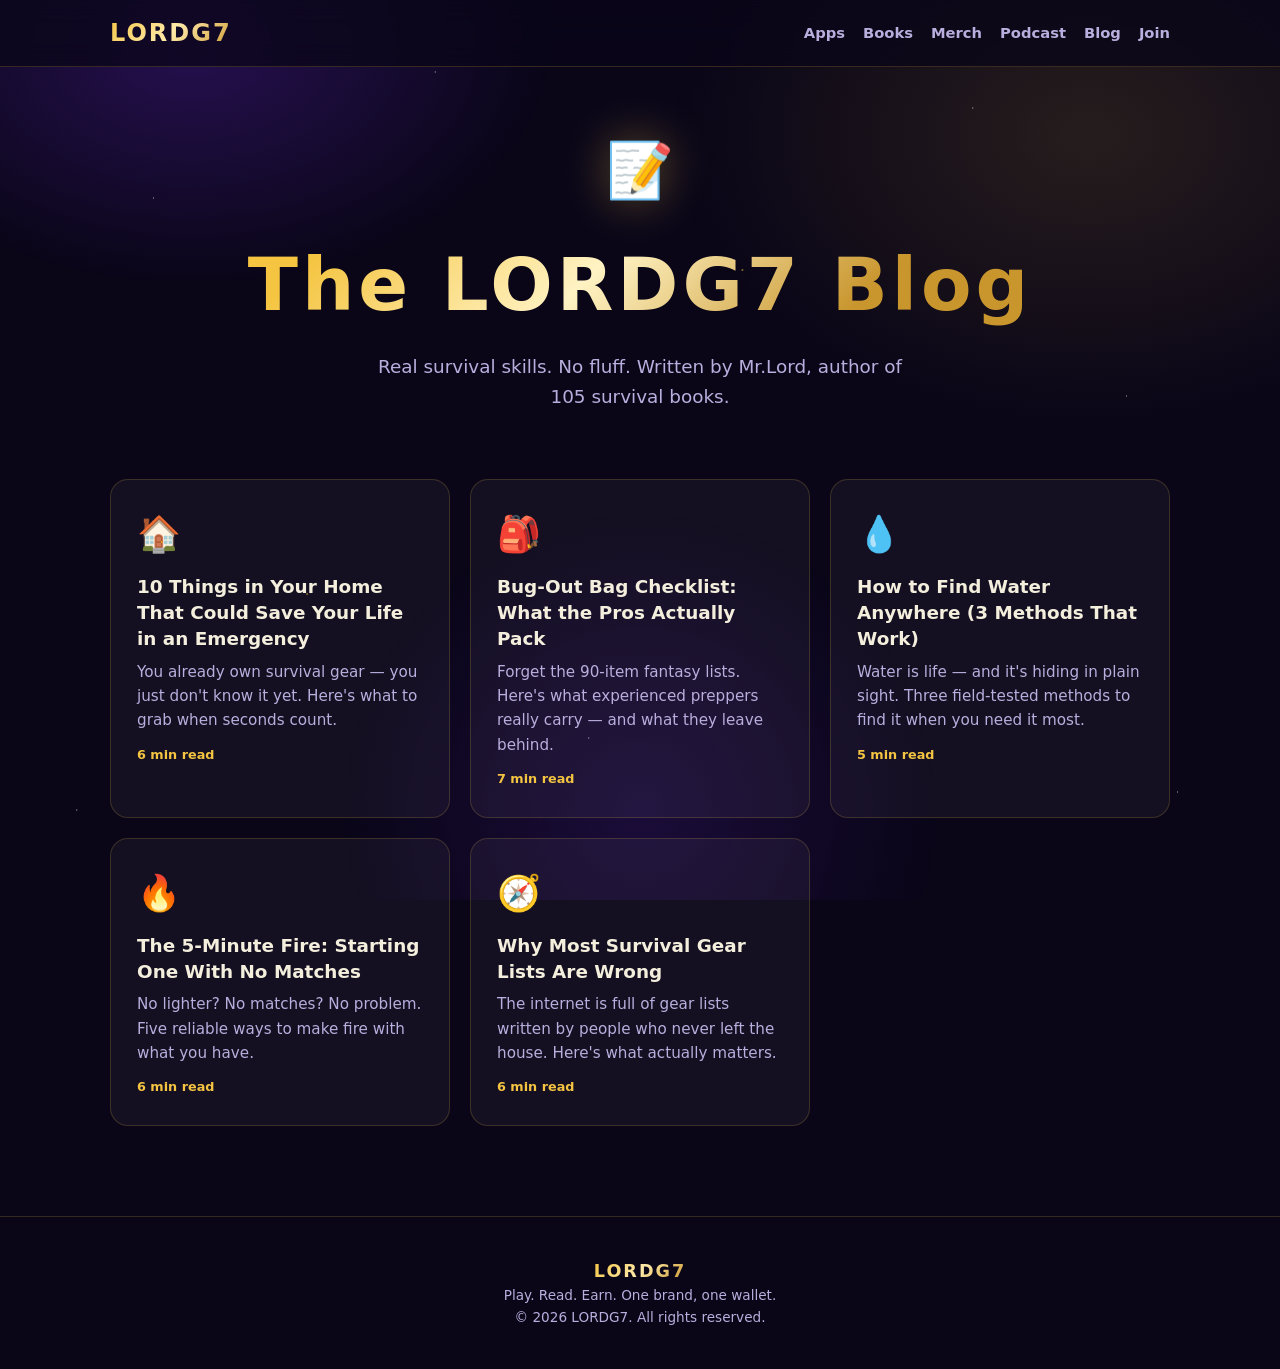
==== blog/index.html @ 18774992 "Add blog section: 5 SEO articles + AdSense placeholders" ====
<!DOCTYPE html>
<html lang="en">
<head>
<meta charset="UTF-8">
<meta name="viewport" content="width=device-width, initial-scale=1.0">
<title>LORDG7 Blog — Survival Skills, Gear & Readiness</title>
<meta name="description" content="Real survival skills from the LORDG7 team: emergency prep, bug-out bags, water, fire, and gear that actually works. By Mr.Lord, author of 105 survival books.">
<meta name="theme-color" content="#2a0a5e">
<link rel="icon" type="image/png" sizes="192x192" href="../icon-192.png">
<link rel="stylesheet" href="../styles.css">
</head>
<body>
<div class="stars"></div>

<nav>
  <div class="wrap">
    <a class="brand" href="../">LORDG7</a>
    <div class="navlinks">
      <a href="../#apps">Apps</a>
      <a href="../#books">Books</a>
      <a href="../#merch">Merch</a>
      <a href="../#podcast">Podcast</a>
      <a href="./">Blog</a>
      <a href="../#newsletter">Join</a>
    </div>
  </div>
</nav>

<!-- ADSENSE PLACEHOLDER — Top leaderboard ad slot.
     When AdSense is approved, replace the comment below with your ad unit,
     e.g.:
     <script async src="https://pagead2.googlesyndication.com/pagead/js/adsbygoogle.js?client=YOUR-PUBLISHER-ID" crossorigin="anonymous"></script>
     <ins class="adsbygoogle" style="display:block" data-ad-client="YOUR-PUBLISHER-ID" data-ad-slot="YOUR-AD-SLOT" data-ad-format="auto" data-full-width-responsive="true"></ins>
     <script>(adsbygoogle = window.adsbygoogle || []).push({});</script>
-->

<header class="hero blog-hero">
  <div class="wrap">
    <div class="crown">📝</div>
    <h1>The LORDG7 Blog</h1>
    <p class="tag">Real survival skills. No fluff. Written by Mr.Lord, author of 105 survival books.</p>
  </div>
</header>

<main class="wrap">
  <div class="blog-grid">
    <a class="blog-card" href="10-home-items-emergency.html">
      <span class="blog-emoji">🏠</span>
      <h2>10 Things in Your Home That Could Save Your Life in an Emergency</h2>
      <p>You already own survival gear — you just don't know it yet. Here's what to grab when seconds count.</p>
      <span class="blog-meta">6 min read</span>
    </a>
    <a class="blog-card" href="bug-out-bag-checklist.html">
      <span class="blog-emoji">🎒</span>
      <h2>Bug-Out Bag Checklist: What the Pros Actually Pack</h2>
      <p>Forget the 90-item fantasy lists. Here's what experienced preppers really carry — and what they leave behind.</p>
      <span class="blog-meta">7 min read</span>
    </a>
    <a class="blog-card" href="find-water-anywhere.html">
      <span class="blog-emoji">💧</span>
      <h2>How to Find Water Anywhere (3 Methods That Work)</h2>
      <p>Water is life — and it's hiding in plain sight. Three field-tested methods to find it when you need it most.</p>
      <span class="blog-meta">5 min read</span>
    </a>
    <a class="blog-card" href="five-minute-fire.html">
      <span class="blog-emoji">🔥</span>
      <h2>The 5-Minute Fire: Starting One With No Matches</h2>
      <p>No lighter? No matches? No problem. Five reliable ways to make fire with what you have.</p>
      <span class="blog-meta">6 min read</span>
    </a>
    <a class="blog-card" href="survival-gear-lists-wrong.html">
      <span class="blog-emoji">🧭</span>
      <h2>Why Most Survival Gear Lists Are Wrong</h2>
      <p>The internet is full of gear lists written by people who never left the house. Here's what actually matters.</p>
      <span class="blog-meta">6 min read</span>
    </a>
  </div>
</main>

<!-- ADSENSE PLACEHOLDER — Bottom of page ad slot (same activation note as top). -->

<footer>
  <div class="wrap">
    <a class="brand" href="../">LORDG7</a>
    <p>Play. Read. Earn. One brand, one wallet.<br>© 2026 LORDG7. All rights reserved.</p>
  </div>
</footer>

</body>
</html>
---- styles.css ----
/* LORDG7 Hub — gold + cosmic purple premium theme */
:root {
  --gold: #f5c542;
  --gold-deep: #c9962e;
  --gold-glow: rgba(245, 197, 66, .35);
  --purple: #7b2ff7;
  --purple-deep: #2a0a5e;
  --bg: #0a0618;
  --bg2: #140b2e;
  --card: rgba(255, 255, 255, .045);
  --card-border: rgba(245, 197, 66, .18);
  --text: #f4eedd;
  --muted: #b9aedd;
  --radius: 18px;
}
* { margin: 0; padding: 0; box-sizing: border-box; }
html { scroll-behavior: smooth; }
body {
  font-family: 'Segoe UI', system-ui, -apple-system, sans-serif;
  background: var(--bg);
  color: var(--text);
  line-height: 1.6;
  overflow-x: hidden;
}
body::before {
  content: '';
  position: fixed;
  inset: 0;
  background:
    radial-gradient(600px 400px at 15% 5%, rgba(123, 47, 247, .25), transparent 60%),
    radial-gradient(700px 500px at 85% 15%, rgba(245, 197, 66, .12), transparent 60%),
    radial-gradient(500px 500px at 50% 90%, rgba(123, 47, 247, .15), transparent 60%);
  pointer-events: none;
  z-index: 0;
}
.stars {
  position: fixed; inset: 0; z-index: 0; pointer-events: none;
  background-image:
    radial-gradient(1px 1px at 12% 22%, #fff, transparent),
    radial-gradient(1px 1px at 34% 8%, #fff, transparent),
    radial-gradient(1.5px 1.5px at 58% 30%, var(--gold), transparent),
    radial-gradient(1px 1px at 76% 12%, #fff, transparent),
    radial-gradient(1px 1px at 88% 44%, #fff, transparent),
    radial-gradient(1.5px 1.5px at 24% 66%, var(--gold), transparent),
    radial-gradient(1px 1px at 46% 82%, #fff, transparent),
    radial-gradient(1px 1px at 68% 74%, #fff, transparent),
    radial-gradient(1px 1px at 92% 88%, #fff, transparent),
    radial-gradient(1px 1px at 6% 90%, #fff, transparent);
  opacity: .7;
}
.wrap { max-width: 1100px; margin: 0 auto; padding: 0 20px; position: relative; z-index: 1; }

/* Nav */
nav {
  position: sticky; top: 0; z-index: 10;
  backdrop-filter: blur(14px);
  background: rgba(10, 6, 24, .75);
  border-bottom: 1px solid var(--card-border);
}
nav .wrap { display: flex; align-items: center; justify-content: space-between; padding: 14px 20px; }
.brand {
  font-size: 1.5rem; font-weight: 800; letter-spacing: 2px;
  background: linear-gradient(135deg, var(--gold), #ffe9a8, var(--gold-deep));
  -webkit-background-clip: text; background-clip: text; color: transparent;
  text-decoration: none;
}
.navlinks { display: flex; gap: 18px; }
.navlinks a { color: var(--muted); text-decoration: none; font-size: .92rem; font-weight: 600; }
.navlinks a:hover { color: var(--gold); }
@media (max-width: 640px) { .navlinks { display: none; } }

/* Hero */
.hero { text-align: center; padding: 90px 20px 60px; }
.hero .crown { font-size: 3.4rem; filter: drop-shadow(0 0 24px var(--gold-glow)); }
.hero h1 {
  font-size: clamp(2.6rem, 8vw, 4.6rem); font-weight: 900; letter-spacing: 4px;
  background: linear-gradient(135deg, var(--gold) 20%, #fff3c4 45%, var(--gold-deep) 70%);
  -webkit-background-clip: text; background-clip: text; color: transparent;
  margin: 12px 0 8px;
}
.hero p.tag { color: var(--muted); font-size: 1.15rem; max-width: 560px; margin: 0 auto 28px; }
.cta-row { display: flex; gap: 14px; justify-content: center; flex-wrap: wrap; }
.btn {
  display: inline-block; padding: 14px 30px; border-radius: 999px;
  font-weight: 700; text-decoration: none; font-size: 1rem;
  transition: transform .15s ease, box-shadow .15s ease;
}
.btn-gold {
  background: linear-gradient(135deg, var(--gold), var(--gold-deep));
  color: #1a1000; box-shadow: 0 6px 28px var(--gold-glow);
}
.btn-gold:hover { transform: translateY(-2px); box-shadow: 0 10px 34px var(--gold-glow); }
.btn-ghost {
  border: 1px solid var(--card-border); color: var(--gold);
  background: var(--card);
}
.btn-ghost:hover { border-color: var(--gold); transform: translateY(-2px); }
.stats { display: flex; gap: 36px; justify-content: center; margin-top: 44px; flex-wrap: wrap; }
.stat { text-align: center; }
.stat b { display: block; font-size: 2rem; color: var(--gold); }
.stat span { color: var(--muted); font-size: .88rem; }

/* Sections */
section { padding: 56px 0; }
.sec-head { text-align: center; margin-bottom: 34px; }
.sec-head h2 {
  font-size: 2rem; letter-spacing: 1px; margin-bottom: 8px;
  background: linear-gradient(135deg, var(--gold), #ffe9a8);
  -webkit-background-clip: text; background-clip: text; color: transparent;
}
.sec-head p { color: var(--muted); max-width: 600px; margin: 0 auto; }

/* App grid */
.apps-grid {
  display: grid; grid-template-columns: repeat(auto-fill, minmax(150px, 1fr));
  gap: 14px;
}
.app-card {
  background: var(--card); border: 1px solid var(--card-border);
  border-radius: var(--radius); padding: 20px 12px; text-align: center;
  text-decoration: none; color: var(--text);
  transition: transform .15s ease, border-color .15s ease, box-shadow .15s ease;
  backdrop-filter: blur(6px);
}
.app-card:hover {
  transform: translateY(-4px); border-color: var(--gold);
  box-shadow: 0 12px 30px rgba(245, 197, 66, .15);
}
.app-card .emoji { font-size: 2rem; display: block; margin-bottom: 8px; }
.app-card .name { font-weight: 700; font-size: .95rem; display: block; }
.app-card .desc { color: var(--muted); font-size: .78rem; display: block; margin-top: 4px; }
.app-card.featured {
  background: linear-gradient(135deg, rgba(245,197,66,.14), rgba(123,47,247,.14));
  border-color: var(--gold);
}

/* Feature cards (books, merch, podcast) */
.cards { display: grid; grid-template-columns: repeat(auto-fit, minmax(280px, 1fr)); gap: 18px; }
.fcard {
  background: var(--card); border: 1px solid var(--card-border);
  border-radius: var(--radius); padding: 28px; backdrop-filter: blur(6px);
}
.fcard .emoji { font-size: 2.4rem; }
.fcard h3 { margin: 10px 0 8px; font-size: 1.25rem; }
.fcard h3 a { color: var(--gold); text-decoration: none; }
.fcard p { color: var(--muted); font-size: .94rem; margin-bottom: 16px; }
.fcard .btn { padding: 10px 22px; font-size: .92rem; }

/* Newsletter */
.newsletter {
  background: linear-gradient(135deg, rgba(245,197,66,.1), rgba(123,47,247,.12));
  border: 1px solid var(--gold); border-radius: 24px;
  padding: 44px 28px; text-align: center; max-width: 640px; margin: 0 auto;
}
.newsletter h2 { font-size: 1.7rem; margin-bottom: 8px; color: var(--gold); }
.newsletter p { color: var(--muted); margin-bottom: 20px; }

/* Social */
.social-row { display: flex; gap: 14px; justify-content: center; flex-wrap: wrap; }
.social-row a {
  display: inline-flex; align-items: center; gap: 8px;
  background: var(--card); border: 1px solid var(--card-border);
  padding: 12px 24px; border-radius: 999px; color: var(--text);
  text-decoration: none; font-weight: 600; transition: all .15s ease;
}
.social-row a:hover { border-color: var(--gold); color: var(--gold); transform: translateY(-2px); }

footer {
  text-align: center; padding: 40px 20px; color: var(--muted);
  font-size: .85rem; border-top: 1px solid var(--card-border); margin-top: 20px;
}
footer .brand { font-size: 1.1rem; }

/* Blog */
.blog-hero { padding: 60px 20px 40px; }
.blog-grid {
  display: grid; grid-template-columns: repeat(auto-fill, minmax(300px, 1fr));
  gap: 20px; padding-bottom: 70px;
}
.blog-card {
  display: block; background: var(--card); border: 1px solid var(--card-border);
  border-radius: var(--radius); padding: 26px; text-decoration: none; color: var(--text);
  transition: transform .2s, border-color .2s;
}
.blog-card:hover { transform: translateY(-4px); border-color: var(--gold); }
.blog-card .blog-emoji { font-size: 2.2rem; }
.blog-card h2 { font-size: 1.15rem; margin: 12px 0 8px; line-height: 1.4; }
.blog-card p { color: var(--muted); font-size: .95rem; }
.blog-meta { display: inline-block; margin-top: 12px; font-size: .8rem; color: var(--gold); font-weight: 600; }

/* Article */
.article { max-width: 760px; padding-bottom: 60px; }
.article-crumb { margin: 28px 0 10px; }
.article-crumb a { color: var(--muted); text-decoration: none; font-size: .9rem; }
.article-crumb a:hover { color: var(--gold); }
.article h1 { font-size: clamp(1.7rem, 5vw, 2.6rem); line-height: 1.25; margin-bottom: 8px; }
.article-meta { color: var(--muted); font-size: .9rem; margin-bottom: 26px; }
.article .lede { font-size: 1.15rem; color: #fff; border-left: 3px solid var(--gold); padding-left: 16px; margin-bottom: 30px; }
.article h2 { font-size: 1.35rem; margin: 34px 0 12px; color: var(--gold); }
.article p { margin-bottom: 16px; }
.article ul, .article ol { margin: 0 0 18px 24px; }
.article li { margin-bottom: 8px; }
.article a { color: var(--gold); }
.article-nav { display: flex; justify-content: space-between; gap: 12px; margin-top: 44px; padding-top: 24px; border-top: 1px solid var(--card-border); }
.article-nav a { color: var(--gold); text-decoration: none; font-weight: 600; }
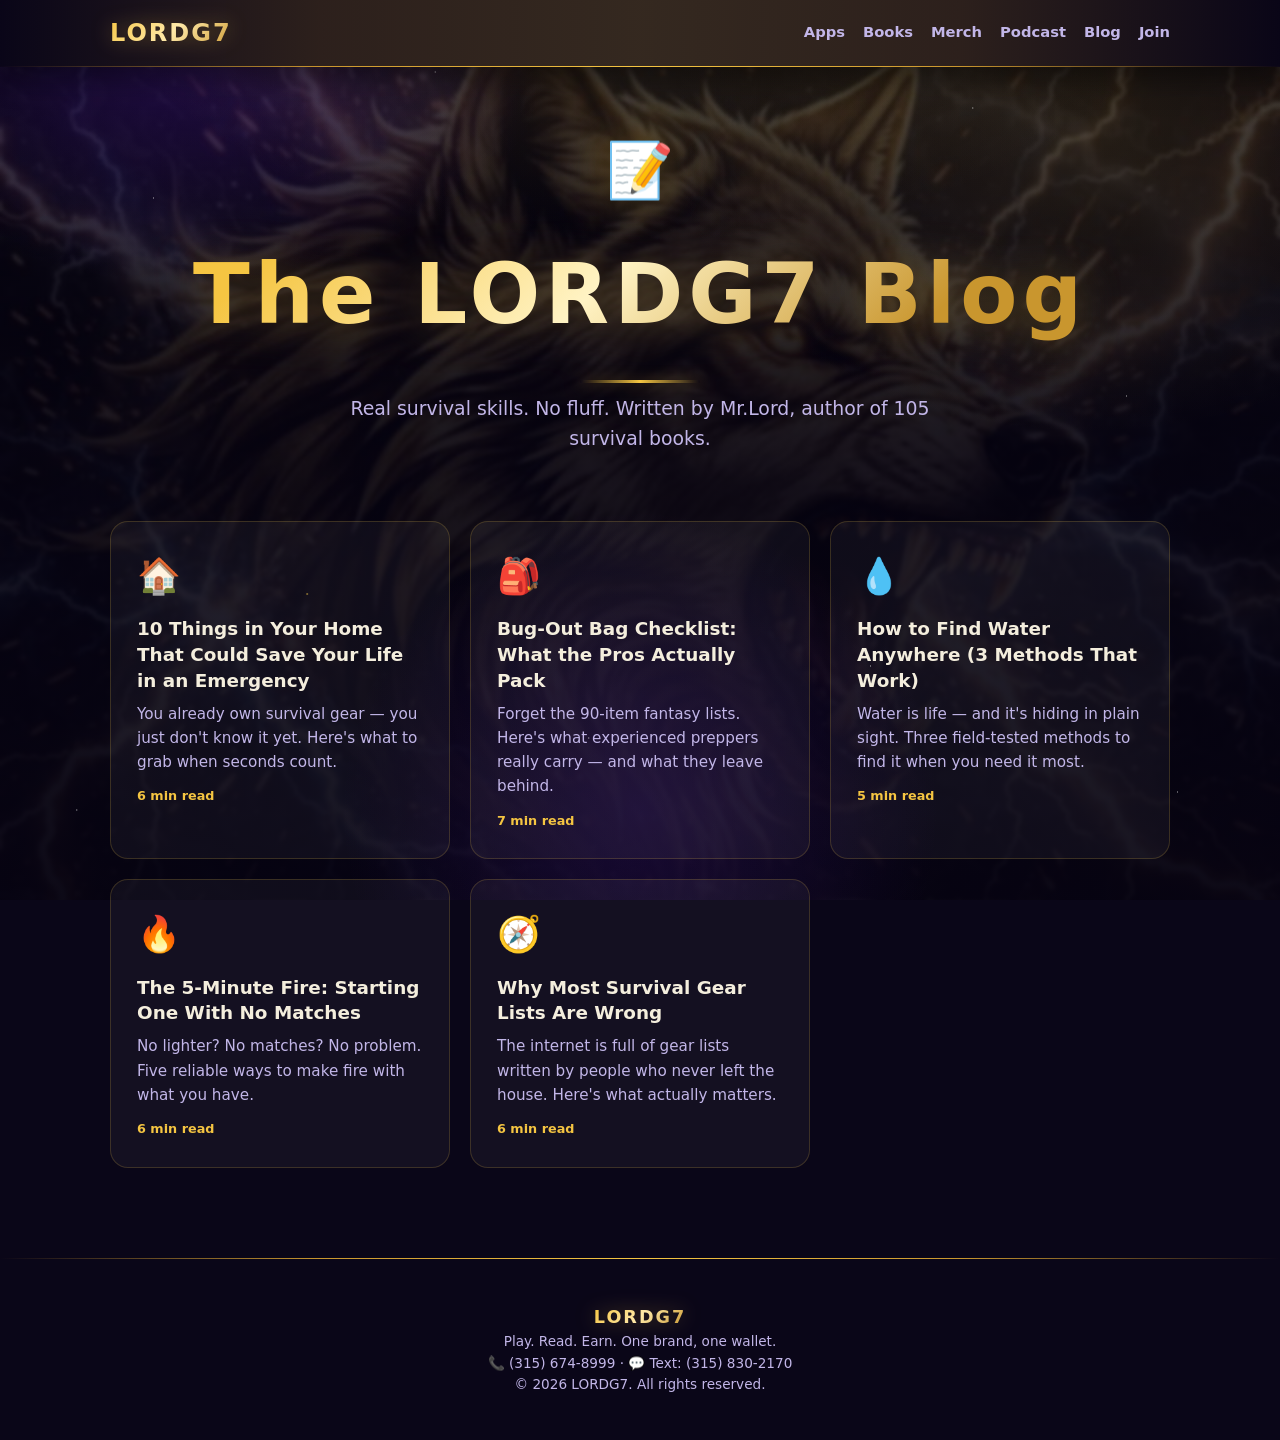
==== commit 11ca4bce: "Add business call + text numbers to every page footer" ====
--- a/blog/index.html
+++ b/blog/index.html
@@ -8,6 +8,7 @@
 <meta name="theme-color" content="#2a0a5e">
 <link rel="icon" type="image/png" sizes="192x192" href="../icon-192.png">
 <link rel="stylesheet" href="../styles.css">
+<script async src="https://pagead2.googlesyndication.com/pagead/js/adsbygoogle.js?client=ca-pub-6644307436356164" crossorigin="anonymous"></script>
 </head>
 <body>
 <div class="stars"></div>
@@ -26,13 +27,8 @@
   </div>
 </nav>
 
-<!-- ADSENSE PLACEHOLDER — Top leaderboard ad slot.
-     When AdSense is approved, replace the comment below with your ad unit,
-     e.g.:
-     <script async src="https://pagead2.googlesyndication.com/pagead/js/adsbygoogle.js?client=YOUR-PUBLISHER-ID" crossorigin="anonymous"></script>
-     <ins class="adsbygoogle" style="display:block" data-ad-client="YOUR-PUBLISHER-ID" data-ad-slot="YOUR-AD-SLOT" data-ad-format="auto" data-full-width-responsive="true"></ins>
-     <script>(adsbygoogle = window.adsbygoogle || []).push({});</script>
--->
+<ins class="adsbygoogle" style="display:block" data-ad-client="ca-pub-6644307436356164" data-ad-slot="auto" data-ad-format="auto" data-full-width-responsive="true"></ins>
+<script>(adsbygoogle = window.adsbygoogle || []).push({});</script>
 
 <header class="hero blog-hero">
   <div class="wrap">
@@ -77,12 +73,13 @@
   </div>
 </main>
 
-<!-- ADSENSE PLACEHOLDER — Bottom of page ad slot (same activation note as top). -->
+<ins class="adsbygoogle" style="display:block" data-ad-client="ca-pub-6644307436356164" data-ad-slot="auto" data-ad-format="auto" data-full-width-responsive="true"></ins>
+<script>(adsbygoogle = window.adsbygoogle || []).push({});</script>
 
 <footer>
   <div class="wrap">
     <a class="brand" href="../">LORDG7</a>
-    <p>Play. Read. Earn. One brand, one wallet.<br>© 2026 LORDG7. All rights reserved.</p>
+    <p>Play. Read. Earn. One brand, one wallet.<br>📞 (315) 674-8999 · 💬 Text: (315) 830-2170<br>© 2026 LORDG7. All rights reserved.</p>
   </div>
 </footer>
 
--- a/styles.css
+++ b/styles.css
@@ -1,6 +1,7 @@
-/* LORDG7 Hub — gold + cosmic purple premium theme */
+/* LORDG7 Hub — gold + cosmic purple premium theme (storm-wolf backdrop pass, cache v14) */
 :root {
   --gold: #f5c542;
+  --gold-bright: #ffe9a8;
   --gold-deep: #c9962e;
   --gold-glow: rgba(245, 197, 66, .35);
   --purple: #7b2ff7;
@@ -10,7 +11,7 @@
   --card: rgba(255, 255, 255, .045);
   --card-border: rgba(245, 197, 66, .18);
   --text: #f4eedd;
-  --muted: #b9aedd;
+  --muted: #c2b6e8;
   --radius: 18px;
 }
 * { margin: 0; padding: 0; box-sizing: border-box; }
@@ -27,11 +28,23 @@
   position: fixed;
   inset: 0;
   background:
+    radial-gradient(900px 480px at 50% -6%, rgba(245, 197, 66, .16), transparent 62%),
     radial-gradient(600px 400px at 15% 5%, rgba(123, 47, 247, .25), transparent 60%),
     radial-gradient(700px 500px at 85% 15%, rgba(245, 197, 66, .12), transparent 60%),
-    radial-gradient(500px 500px at 50% 90%, rgba(123, 47, 247, .15), transparent 60%);
+    radial-gradient(500px 500px at 50% 90%, rgba(123, 47, 247, .15), transparent 60%),
+    linear-gradient(180deg, rgba(6, 3, 18, .60), rgba(6, 3, 18, .84) 52%, rgba(6, 3, 18, .94)),
+    url('/assets/storm-wolf-bg.jpg');
+  background-size: auto, auto, auto, auto, 100% 100%, cover;
+  background-position: 0 0, 0 0, 0 0, 0 0, 0 0, center 22%;
+  background-repeat: no-repeat;
   pointer-events: none;
   z-index: 0;
+}
+::selection { background: var(--gold); color: #1a1000; }
+a:focus-visible, button:focus-visible {
+  outline: 2px solid var(--gold);
+  outline-offset: 3px;
+  border-radius: 6px;
 }
 .stars {
   position: fixed; inset: 0; z-index: 0; pointer-events: none;
@@ -54,8 +67,13 @@
 nav {
   position: sticky; top: 0; z-index: 10;
   backdrop-filter: blur(14px);
-  background: rgba(10, 6, 24, .75);
-  border-bottom: 1px solid var(--card-border);
+  background: rgba(10, 6, 24, .82);
+  border-bottom: 1px solid transparent;
+  background-image: linear-gradient(rgba(10, 6, 24, .82), rgba(10, 6, 24, .82)),
+    linear-gradient(90deg, transparent, var(--gold-deep), var(--gold), var(--gold-deep), transparent);
+  background-origin: border-box;
+  background-clip: padding-box, border-box;
+  box-shadow: 0 10px 30px rgba(0, 0, 0, .45);
 }
 nav .wrap { display: flex; align-items: center; justify-content: space-between; padding: 14px 20px; }
 .brand {
@@ -63,50 +81,102 @@
   background: linear-gradient(135deg, var(--gold), #ffe9a8, var(--gold-deep));
   -webkit-background-clip: text; background-clip: text; color: transparent;
   text-decoration: none;
+  filter: drop-shadow(0 0 10px rgba(245, 197, 66, .35));
 }
 .navlinks { display: flex; gap: 18px; }
-.navlinks a { color: var(--muted); text-decoration: none; font-size: .92rem; font-weight: 600; }
-.navlinks a:hover { color: var(--gold); }
+.navlinks a {
+  color: var(--muted); text-decoration: none; font-size: .92rem; font-weight: 600;
+  padding-bottom: 3px;
+  background: linear-gradient(var(--gold), var(--gold)) left bottom / 0% 2px no-repeat;
+  transition: color .15s ease, background-size .2s ease;
+}
+.navlinks a:hover { color: var(--gold); background-size: 100% 2px; }
 @media (max-width: 640px) { .navlinks { display: none; } }
 
 /* Hero */
-.hero { text-align: center; padding: 90px 20px 60px; }
+.hero { text-align: center; padding: 84px 20px 64px; position: relative; }
 .hero .crown { font-size: 3.4rem; filter: drop-shadow(0 0 24px var(--gold-glow)); }
+.hero-mark {
+  width: 118px; height: auto; display: block; margin: 0 auto;
+  border-radius: 20px;
+  border: 1px solid rgba(245, 197, 66, .45);
+  box-shadow: 0 0 0 1px rgba(0, 0, 0, .6), 0 14px 44px rgba(0, 0, 0, .55), 0 0 34px var(--gold-glow);
+}
 .hero h1 {
-  font-size: clamp(2.6rem, 8vw, 4.6rem); font-weight: 900; letter-spacing: 4px;
-  background: linear-gradient(135deg, var(--gold) 20%, #fff3c4 45%, var(--gold-deep) 70%);
-  -webkit-background-clip: text; background-clip: text; color: transparent;
-  margin: 12px 0 8px;
-}
-.hero p.tag { color: var(--muted); font-size: 1.15rem; max-width: 560px; margin: 0 auto 28px; }
+  font-size: clamp(2.8rem, 9vw, 5.2rem); font-weight: 900; letter-spacing: 5px;
+  background: linear-gradient(135deg, var(--gold) 15%, #fff3c4 45%, var(--gold-deep) 75%);
+  -webkit-background-clip: text; background-clip: text; color: transparent;
+  margin: 14px 0 10px;
+  filter: drop-shadow(0 4px 22px rgba(245, 197, 66, .30));
+}
+.hero p.tag { color: var(--muted); font-size: 1.18rem; max-width: 600px; margin: 0 auto 28px; }
+.blog-hero h1::after {
+  content: ''; display: block; width: 120px; height: 3px; margin: 18px auto 2px;
+  border-radius: 999px;
+  background: linear-gradient(90deg, transparent, var(--gold), transparent);
+  box-shadow: 0 0 14px var(--gold-glow);
+}
+/* Storm art — featured whole, nothing laid over the picture */
+.hero-art {
+  position: relative;
+  max-width: 780px;
+  margin: 46px auto 6px;
+  padding: 10px;
+  border-radius: 26px;
+  background: linear-gradient(160deg, var(--gold-bright), var(--gold-deep) 38%, #6e4d10 62%, var(--gold) 100%);
+  box-shadow: 0 30px 80px rgba(0, 0, 0, .65), 0 0 64px rgba(245, 197, 66, .28);
+}
+.hero-art::before {
+  content: ''; position: absolute; inset: -70px -50px; z-index: -1;
+  background: radial-gradient(closest-side, rgba(245, 197, 66, .34), rgba(123, 47, 247, .14) 55%, transparent 72%);
+  filter: blur(6px);
+  pointer-events: none;
+}
+.hero-art img {
+  display: block; width: 100%; height: auto;
+  border-radius: 18px;
+  background: #000;
+}
 .cta-row { display: flex; gap: 14px; justify-content: center; flex-wrap: wrap; }
 .btn {
   display: inline-block; padding: 14px 30px; border-radius: 999px;
-  font-weight: 700; text-decoration: none; font-size: 1rem;
-  transition: transform .15s ease, box-shadow .15s ease;
+  font-weight: 700; text-decoration: none; font-size: 1rem; letter-spacing: .4px;
+  transition: transform .15s ease, box-shadow .15s ease, border-color .15s ease, background-color .15s ease;
 }
 .btn-gold {
-  background: linear-gradient(135deg, var(--gold), var(--gold-deep));
-  color: #1a1000; box-shadow: 0 6px 28px var(--gold-glow);
-}
-.btn-gold:hover { transform: translateY(-2px); box-shadow: 0 10px 34px var(--gold-glow); }
+  background: linear-gradient(135deg, var(--gold-bright), var(--gold) 45%, var(--gold-deep));
+  color: #1a1000; box-shadow: 0 8px 32px var(--gold-glow), inset 0 1px 0 rgba(255, 255, 255, .55);
+}
+.btn-gold:hover { transform: translateY(-2px); box-shadow: 0 14px 42px rgba(245, 197, 66, .5), inset 0 1px 0 rgba(255, 255, 255, .55); }
 .btn-ghost {
   border: 1px solid var(--card-border); color: var(--gold);
   background: var(--card);
 }
-.btn-ghost:hover { border-color: var(--gold); transform: translateY(-2px); }
-.stats { display: flex; gap: 36px; justify-content: center; margin-top: 44px; flex-wrap: wrap; }
+.btn-ghost:hover { border-color: var(--gold); transform: translateY(-2px); background: rgba(245, 197, 66, .08); }
+.stats { display: flex; gap: 36px; justify-content: center; margin-top: 46px; flex-wrap: wrap; }
 .stat { text-align: center; }
-.stat b { display: block; font-size: 2rem; color: var(--gold); }
-.stat span { color: var(--muted); font-size: .88rem; }
+.stat b {
+  display: block; font-size: 2.35rem; line-height: 1.15;
+  background: linear-gradient(135deg, var(--gold), var(--gold-bright));
+  -webkit-background-clip: text; background-clip: text; color: transparent;
+  filter: drop-shadow(0 2px 10px rgba(245, 197, 66, .25));
+}
+.stat span { color: var(--muted); font-size: .88rem; letter-spacing: .6px; text-transform: uppercase; }
 
 /* Sections */
-section { padding: 56px 0; }
-.sec-head { text-align: center; margin-bottom: 34px; }
+section { padding: 64px 0; }
+.sec-head { text-align: center; margin-bottom: 38px; }
 .sec-head h2 {
-  font-size: 2rem; letter-spacing: 1px; margin-bottom: 8px;
+  font-size: 2.15rem; letter-spacing: 1px; margin-bottom: 10px;
   background: linear-gradient(135deg, var(--gold), #ffe9a8);
   -webkit-background-clip: text; background-clip: text; color: transparent;
+  filter: drop-shadow(0 2px 12px rgba(245, 197, 66, .22));
+}
+.sec-head h2::after {
+  content: ''; display: block; width: 96px; height: 3px; margin: 12px auto 0;
+  border-radius: 999px;
+  background: linear-gradient(90deg, transparent, var(--gold), transparent);
+  box-shadow: 0 0 12px var(--gold-glow);
 }
 .sec-head p { color: var(--muted); max-width: 600px; margin: 0 auto; }
 
@@ -119,14 +189,15 @@
   background: var(--card); border: 1px solid var(--card-border);
   border-radius: var(--radius); padding: 20px 12px; text-align: center;
   text-decoration: none; color: var(--text);
-  transition: transform .15s ease, border-color .15s ease, box-shadow .15s ease;
+  transition: transform .18s ease, border-color .18s ease, box-shadow .18s ease;
   backdrop-filter: blur(6px);
 }
 .app-card:hover {
-  transform: translateY(-4px); border-color: var(--gold);
-  box-shadow: 0 12px 30px rgba(245, 197, 66, .15);
+  transform: translateY(-6px); border-color: var(--gold);
+  box-shadow: 0 16px 38px rgba(0, 0, 0, .5), 0 8px 30px rgba(245, 197, 66, .18);
 }
 .app-card .emoji { font-size: 2rem; display: block; margin-bottom: 8px; }
+.app-card:hover .emoji { filter: drop-shadow(0 0 10px var(--gold-glow)); }
 .app-card .name { font-weight: 700; font-size: .95rem; display: block; }
 .app-card .desc { color: var(--muted); font-size: .78rem; display: block; margin-top: 4px; }
 .app-card.featured {
@@ -137,9 +208,22 @@
 /* Feature cards (books, merch, podcast) */
 .cards { display: grid; grid-template-columns: repeat(auto-fit, minmax(280px, 1fr)); gap: 18px; }
 .fcard {
+  position: relative;
   background: var(--card); border: 1px solid var(--card-border);
   border-radius: var(--radius); padding: 28px; backdrop-filter: blur(6px);
-}
+  overflow: hidden;
+  transition: transform .18s ease, border-color .18s ease, box-shadow .18s ease;
+}
+.fcard::before {
+  content: ''; position: absolute; top: 0; left: 0; right: 0; height: 3px;
+  background: linear-gradient(90deg, transparent, rgba(245, 197, 66, .55), transparent);
+  opacity: .55; transition: opacity .18s ease;
+}
+.fcard:hover {
+  transform: translateY(-6px); border-color: var(--gold);
+  box-shadow: 0 18px 42px rgba(0, 0, 0, .5), 0 8px 30px rgba(245, 197, 66, .16);
+}
+.fcard:hover::before { opacity: 1; }
 .fcard .emoji { font-size: 2.4rem; }
 .fcard h3 { margin: 10px 0 8px; font-size: 1.25rem; }
 .fcard h3 a { color: var(--gold); text-decoration: none; }
@@ -151,6 +235,7 @@
   background: linear-gradient(135deg, rgba(245,197,66,.1), rgba(123,47,247,.12));
   border: 1px solid var(--gold); border-radius: 24px;
   padding: 44px 28px; text-align: center; max-width: 640px; margin: 0 auto;
+  box-shadow: 0 18px 50px rgba(0, 0, 0, .45), 0 0 40px rgba(245, 197, 66, .12);
 }
 .newsletter h2 { font-size: 1.7rem; margin-bottom: 8px; color: var(--gold); }
 .newsletter p { color: var(--muted); margin-bottom: 20px; }
@@ -163,11 +248,20 @@
   padding: 12px 24px; border-radius: 999px; color: var(--text);
   text-decoration: none; font-weight: 600; transition: all .15s ease;
 }
-.social-row a:hover { border-color: var(--gold); color: var(--gold); transform: translateY(-2px); }
+.social-row a:hover {
+  border-color: var(--gold); color: var(--gold); transform: translateY(-3px);
+  background: rgba(245, 197, 66, .08);
+  box-shadow: 0 10px 26px rgba(0, 0, 0, .45), 0 0 20px rgba(245, 197, 66, .15);
+}
 
 footer {
-  text-align: center; padding: 40px 20px; color: var(--muted);
-  font-size: .85rem; border-top: 1px solid var(--card-border); margin-top: 20px;
+  text-align: center; padding: 44px 20px; color: var(--muted);
+  font-size: .85rem; margin-top: 20px;
+  border-top: 1px solid transparent;
+  background-image: linear-gradient(var(--bg), var(--bg)),
+    linear-gradient(90deg, transparent, var(--gold-deep), var(--gold), var(--gold-deep), transparent);
+  background-origin: border-box;
+  background-clip: padding-box, border-box;
 }
 footer .brand { font-size: 1.1rem; }
 
@@ -180,9 +274,12 @@
 .blog-card {
   display: block; background: var(--card); border: 1px solid var(--card-border);
   border-radius: var(--radius); padding: 26px; text-decoration: none; color: var(--text);
-  transition: transform .2s, border-color .2s;
-}
-.blog-card:hover { transform: translateY(-4px); border-color: var(--gold); }
+  transition: transform .2s, border-color .2s, box-shadow .2s;
+}
+.blog-card:hover {
+  transform: translateY(-6px); border-color: var(--gold);
+  box-shadow: 0 16px 38px rgba(0, 0, 0, .5), 0 8px 30px rgba(245, 197, 66, .16);
+}
 .blog-card .blog-emoji { font-size: 2.2rem; }
 .blog-card h2 { font-size: 1.15rem; margin: 12px 0 8px; line-height: 1.4; }
 .blog-card p { color: var(--muted); font-size: .95rem; }
@@ -203,3 +300,60 @@
 .article a { color: var(--gold); }
 .article-nav { display: flex; justify-content: space-between; gap: 12px; margin-top: 44px; padding-top: 24px; border-top: 1px solid var(--card-border); }
 .article-nav a { color: var(--gold); text-decoration: none; font-weight: 600; }
+
+/* Foods gallery */
+.foods-grid {
+  display: grid; grid-template-columns: repeat(auto-fill, minmax(220px, 1fr));
+  gap: 18px; padding-bottom: 16px;
+}
+.food-card {
+  background: var(--card); border: 1px solid var(--card-border);
+  border-radius: var(--radius); overflow: hidden; backdrop-filter: blur(6px);
+  transition: transform .18s ease, border-color .18s ease, box-shadow .18s ease;
+}
+.food-card:hover {
+  transform: translateY(-6px); border-color: var(--gold);
+  box-shadow: 0 16px 38px rgba(0, 0, 0, .5), 0 8px 30px rgba(245, 197, 66, .18);
+}
+.food-card img { width: 100%; height: 300px; object-fit: cover; display: block; }
+.food-card .food-info { padding: 14px 16px 16px; text-align: center; }
+.food-card h3 { font-size: 1rem; color: var(--gold); letter-spacing: .5px; }
+.food-card p { color: var(--muted); font-size: .82rem; margin-top: 2px; }
+.foods-subhead { text-align: center; margin: 10px 0 26px; }
+.foods-subhead h2 {
+  font-size: 1.7rem; letter-spacing: 1px;
+  background: linear-gradient(135deg, var(--gold), #ffe9a8);
+  -webkit-background-clip: text; background-clip: text; color: transparent;
+  filter: drop-shadow(0 2px 10px rgba(245, 197, 66, .2));
+}
+.foods-subhead h2::after {
+  content: ''; display: block; width: 72px; height: 3px; margin: 10px auto 0;
+  border-radius: 999px;
+  background: linear-gradient(90deg, transparent, var(--gold), transparent);
+}
+.foods-subhead p { color: var(--muted); }
+
+/* Videos gallery */
+.videos-grid {
+  display: grid; grid-template-columns: repeat(auto-fill, minmax(260px, 1fr));
+  gap: 18px; padding-bottom: 16px;
+}
+.video-card {
+  background: var(--card); border: 1px solid var(--card-border);
+  border-radius: var(--radius); overflow: hidden; backdrop-filter: blur(6px);
+  transition: transform .18s ease, border-color .18s ease, box-shadow .18s ease;
+}
+.video-card:hover {
+  transform: translateY(-6px); border-color: var(--gold);
+  box-shadow: 0 16px 38px rgba(0, 0, 0, .5), 0 8px 30px rgba(245, 197, 66, .18);
+}
+.video-frame { position: relative; aspect-ratio: 9 / 16; max-height: 480px; background: #000; }
+.video-frame iframe { position: absolute; inset: 0; width: 100%; height: 100%; border: 0; }
+.video-card .video-info { padding: 14px 16px 16px; text-align: center; }
+.video-card h3 { font-size: 1rem; color: var(--gold); letter-spacing: .5px; }
+.video-card p { color: var(--muted); font-size: .82rem; margin-top: 2px; }
+
+@media (prefers-reduced-motion: reduce) {
+  html { scroll-behavior: auto; }
+  *, *::before, *::after { transition: none !important; }
+}
